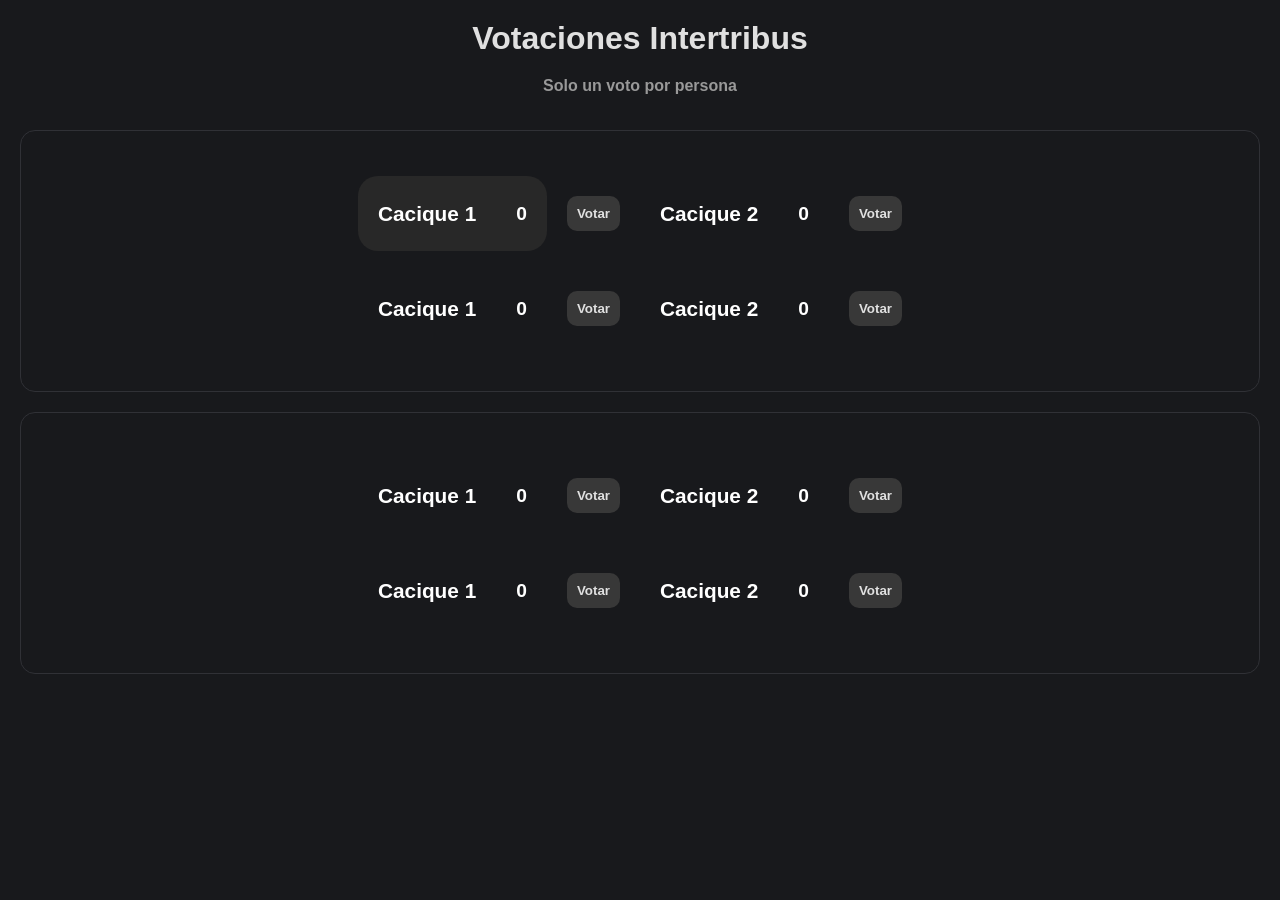
==== index.html @ fb65762c "Cambios en el index, toca arreglar el css" ====
<!DOCTYPE html>
<html lang="en">
<head>
    <meta charset="UTF-8">
    <meta name="viewport" content="width=device-width, initial-scale=1.0">
    <title>Sist. De votacion para intertribus</title>
    <link rel="stylesheet" href="style.css">
</head>
<body>
    <main class="encabezado">
    <h1 class="Titulo">Votaciones Intertribus</h1>
    <p class="Desc">Solo un voto por persona</p>
    </main>

    <section class="postulantes">

        <div class="PostDiv">

            <div class="card">
            <h3 class="Cacique">Cacique 1</h3>
            <p id="Votos" class="Votos">0</p>
            </div>

            <button id="Boton" class="BotonVotar">Votar</button>

            <h3 class="Cacique">Cacique 2</h3>
            <p id="Votos" class="Votos">0</p>
             <button id="Boton" class="BotonVotar">Votar</button>
        </div>

         <div class="PostDiv">
            <h3 class="Cacique">Cacique 1</h3>
            <p id="Votos" class="Votos">0</p>
            <button id="Boton" class="BotonVotar">Votar</button>

            <h3 class="Cacique">Cacique 2</h3>
            <p id="Votos" class="Votos">0</p>
             <button id="Boton" class="BotonVotar">Votar</button>
        </div>
        
    </section>

      <section class="postulantes">

        <div class="PostDiv">
            <h3 class="Cacique">Cacique 1</h3>
            <p id="Votos" class="Votos">0</p>
            <button id="Boton" class="BotonVotar">Votar</button>

            <h3 class="Cacique">Cacique 2</h3>
            <p id="Votos" class="Votos">0</p>
             <button id="Boton" class="BotonVotar">Votar</button>
        </div>

         <div class="PostDiv">
            <h3 class="Cacique">Cacique 1</h3>
            <p id="Votos" class="Votos">0</p>
            <button id="Boton" class="BotonVotar">Votar</button>

            <h3 class="Cacique">Cacique 2</h3>
            <p id="Votos" class="Votos">0</p> 
             <button id="Boton" class="BotonVotar">Votar</button>
        </div>
        
    </section>

<script src="script.js"></script>

    <footer>

    </footer>
</body>
</html>
---- style.css ----
/*
Tono verde: #65FC58
Tono Azul: #4961EA
Tono blanco: #FFFCFA
Tono Naranja: #FFA835
Tono Violeta: #CB47FF

*/

*{
    font-family: Arial, Helvetica, sans-serif;
    margin: 0;
    padding: 0;
  
}
body{
 background: #18191c;
 margin: 0;
}


.encabezado {
    margin-bottom: 35px;
}

.encabezado h1 {
    font-size: 2rem;
    margin-bottom: 8px;
}

.encabezado p {
    color: #999999;
}
h1{
    font-size: 2rem;
    color: #E0E0E0;
    display: flex;
    justify-content: center;
    align-items: center;
    margin: 20px;
}
.Desc{
    font-weight: 600;
    color: #E0E0E0;
    display: flex;
    justify-content: center;
    align-items: center;
    margin: 20px;
    margin-bottom: 10px;
}

.PostDiv{
    display: flex;
    border-radius: 20px;
    margin: 20px;
    justify-content: center;
    justify-items: center;
    background-color: none;
}

.Votos{
    font-size: 1.2rem;
    display: flex;
    align-items: center;
    font-weight: 600;
    margin: 20px;
}

.Cacique{
    display: flex;
    justify-items: center;
    font-size: 1.3rem;
    align-items: center;
    display: flex;
    margin: 20px;
}

.card{
    border-radius: 20px;
    background-color: #282828;
    display: flex;
    justify-content: center;
    align-items: center;
    text-align: center;
}


.BotonVotar{
    display: flex;
    color: #E0E0E0;
    background-color: #383838;
    border-radius: 10px;
    border: none;
    padding: 10px;
    margin-top: 20px;
    margin: 20px;
    transition: all ease-in 0.3s;
    font-weight: 600;
       justify-content: center;
    justify-items: center;
    text-align: center;
}

button:hover{
    color: #383838;
    background-color:  #E0E0E0;
    transform: translateY(-3px);
}




/* ===== PARTICIPACION 
/*==== SECCION DE REGISTRO VOTO O DE  ESTADISTICAS*/

.estadisticas-principales{
    margin: 20px;
    padding: 10px;
    grid-template-columns: repeat(4, 1fr);
    gap: 20px;
    margin-bottom: 45px;
}
.estadistica{
    display: flex;
    font-weight: 600;
    display: flex;
    justify-items: center;
    align-items: center;
    margin-left: 10px;
}
.habilitados{
    background-color: #65FC58;
    display: flex;
    border-radius: 10px;
    padding: 30px;
    margin: 20px;
}

.emitidos{
    background-color: #4961EA;
    display: flex;
    border-radius: 10px;
    padding: 30px;
    margin: 20px;
}

.pendientes{
    background-color: #FFA835;
    display: flex;
    border-radius: 10px;
    padding: 30px;
    margin: 20px;
}

.participacion{
    background-color: #CB47FF;
    display: flex;
    border-radius: 10px;
    padding: 30px;
    margin: 20px;
    width: min(1200px, 90%);
    margin: 0 auto;


}



.estadistica-card {
    background: #1b1c1f;
    border: 1px solid #303136;
    border-radius: 10px;
    padding: 25px;
    min-height: 150px;
    display: flex;
    flex-direction: column;
    justify-content: space-between;
}

.estadistica-card h2 {
    font-size: 1rem;
    font-weight: 500;
    color: #cccccc;
}

.estadistica-label {
    color: #888888;
    font-size: 0.9rem;
}

.estadistica-valor {
    font-size: 2rem;
    color: #ffffff;
}

/* POSTULANTES */

.postulantes {
    margin: 20px;
    color: white;
    background: #18191c;
    border: 1px solid #303136;
    border-radius: 15px;
    padding: 25px;
}
.barra{
    width: 0%;
}
.postulantes-lista {
    display: flex;
    flex-direction: column;
}

.postulante {
    display: flex;
    align-items: center;
    justify-content: space-between;
    padding: 16px 10px;
    border-bottom: 1px solid #303136;
}

.postulante:last-child {
    border-bottom: none;
}

.postulante-nombre {
    font-weight: 500;
}

.postulante-tribu {
    color: #999999;
    font-size: 0.9rem;
}
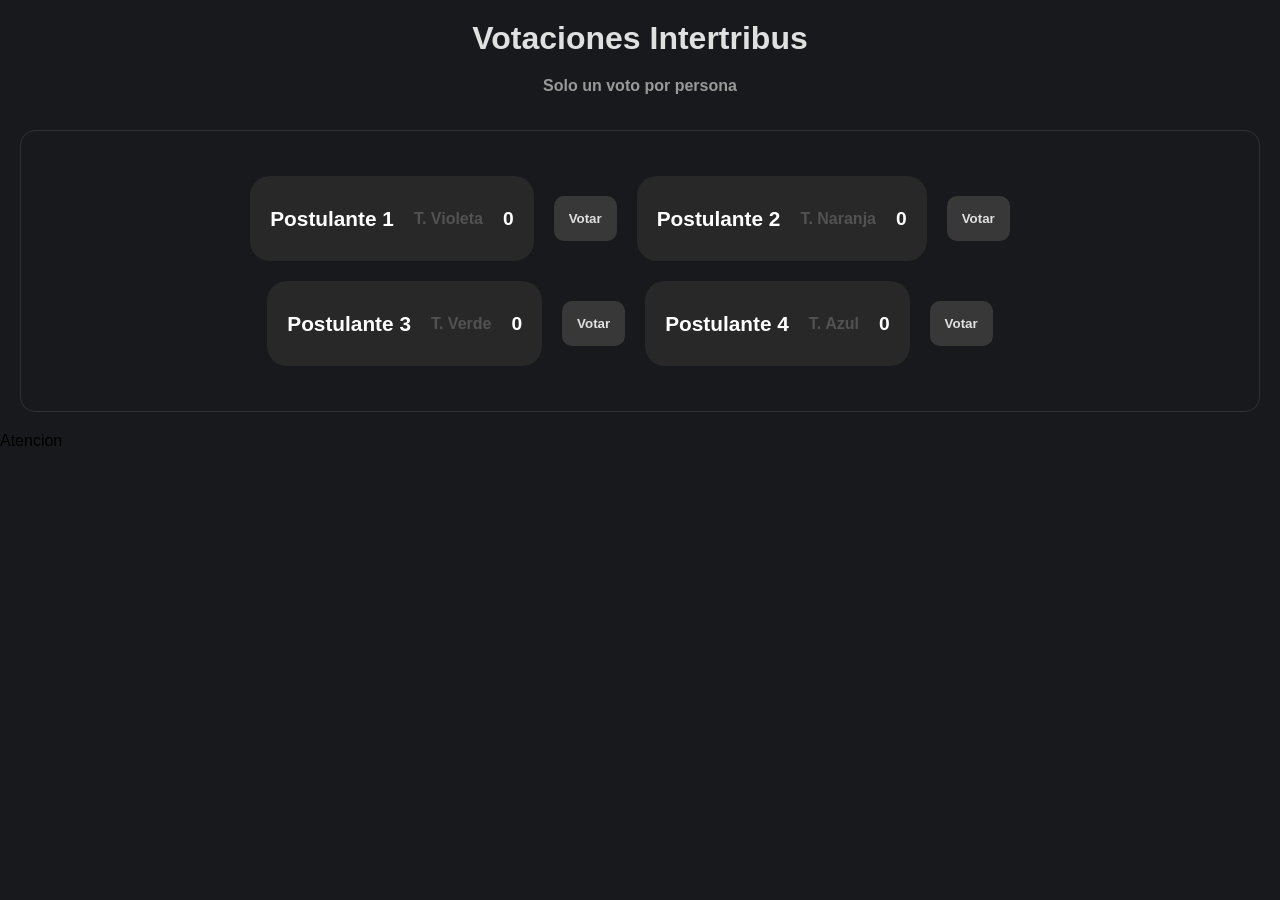
==== commit d255ee76: "Push cambios en votar prueba, styles arreglo y cambios index" ====
--- a/index.html
+++ b/index.html
@@ -17,52 +17,51 @@
         <div class="PostDiv">
 
             <div class="card">
-            <h3 class="Cacique">Cacique 1</h3>
+            <h3 class="Cacique">Postulante 1</h3>
+            <span class="MTribu">T. Violeta</span>
             <p id="Votos" class="Votos">0</p>
             </div>
 
             <button id="Boton" class="BotonVotar">Votar</button>
 
-            <h3 class="Cacique">Cacique 2</h3>
+             <div class="card">
+            <h3 class="Cacique">Postulante 2</h3>
+            <span class="MTribu">T. Naranja</span>
             <p id="Votos" class="Votos">0</p>
-             <button id="Boton" class="BotonVotar">Votar</button>
+            </div>
+            
+            <button id="Boton" class="BotonVotar">Votar</button>
         </div>
 
          <div class="PostDiv">
-            <h3 class="Cacique">Cacique 1</h3>
+
+           <div class="card">
+            <h3 class="Cacique">Postulante 3</h3>
+                 <span class="MTribu">T. Verde</span>
             <p id="Votos" class="Votos">0</p>
+            </div>
+
             <button id="Boton" class="BotonVotar">Votar</button>
 
-            <h3 class="Cacique">Cacique 2</h3>
+            <div class="card">
+            <h3 class="Cacique">Postulante 4</h3>
+                 <span class="MTribu">T. Azul</span>
             <p id="Votos" class="Votos">0</p>
+            </div>
+
              <button id="Boton" class="BotonVotar">Votar</button>
         </div>
         
     </section>
 
-      <section class="postulantes">
+    <section class="Nota">
+         <div class="NotaD">
+            <p class="Atencion">Atencion</p>
+            <p></p>
+         </div>
+    </section>
 
-        <div class="PostDiv">
-            <h3 class="Cacique">Cacique 1</h3>
-            <p id="Votos" class="Votos">0</p>
-            <button id="Boton" class="BotonVotar">Votar</button>
-
-            <h3 class="Cacique">Cacique 2</h3>
-            <p id="Votos" class="Votos">0</p>
-             <button id="Boton" class="BotonVotar">Votar</button>
-        </div>
-
-         <div class="PostDiv">
-            <h3 class="Cacique">Cacique 1</h3>
-            <p id="Votos" class="Votos">0</p>
-            <button id="Boton" class="BotonVotar">Votar</button>
-
-            <h3 class="Cacique">Cacique 2</h3>
-            <p id="Votos" class="Votos">0</p> 
-             <button id="Boton" class="BotonVotar">Votar</button>
-        </div>
-        
-    </section>
+     
 
 <script src="script.js"></script>
 
--- a/style.css
+++ b/style.css
@@ -18,14 +18,13 @@
  margin: 0;
 }
 
-
 .encabezado {
     margin-bottom: 35px;
 }
 
 .encabezado h1 {
     font-size: 2rem;
-    margin-bottom: 8px;
+    margin: 20px;
 }
 
 .encabezado p {
@@ -76,6 +75,7 @@
 }
 
 .card{
+    max-width: 300px;
     border-radius: 20px;
     background-color: #282828;
     display: flex;
@@ -84,21 +84,23 @@
     text-align: center;
 }
 
+.MTribu{
+    font-weight: 600;
+    color:  #525252;
+}
 
 .BotonVotar{
     display: flex;
+    padding: 15px;
+    margin: 20px;
+    border-radius: 10px;
+    text-align: center;
     color: #E0E0E0;
     background-color: #383838;
-    border-radius: 10px;
-    border: none;
-    padding: 10px;
-    margin-top: 20px;
-    margin: 20px;
+    border: none;;
     transition: all ease-in 0.3s;
     font-weight: 600;
-       justify-content: center;
-    justify-items: center;
-    text-align: center;
+    
 }
 
 button:hover{
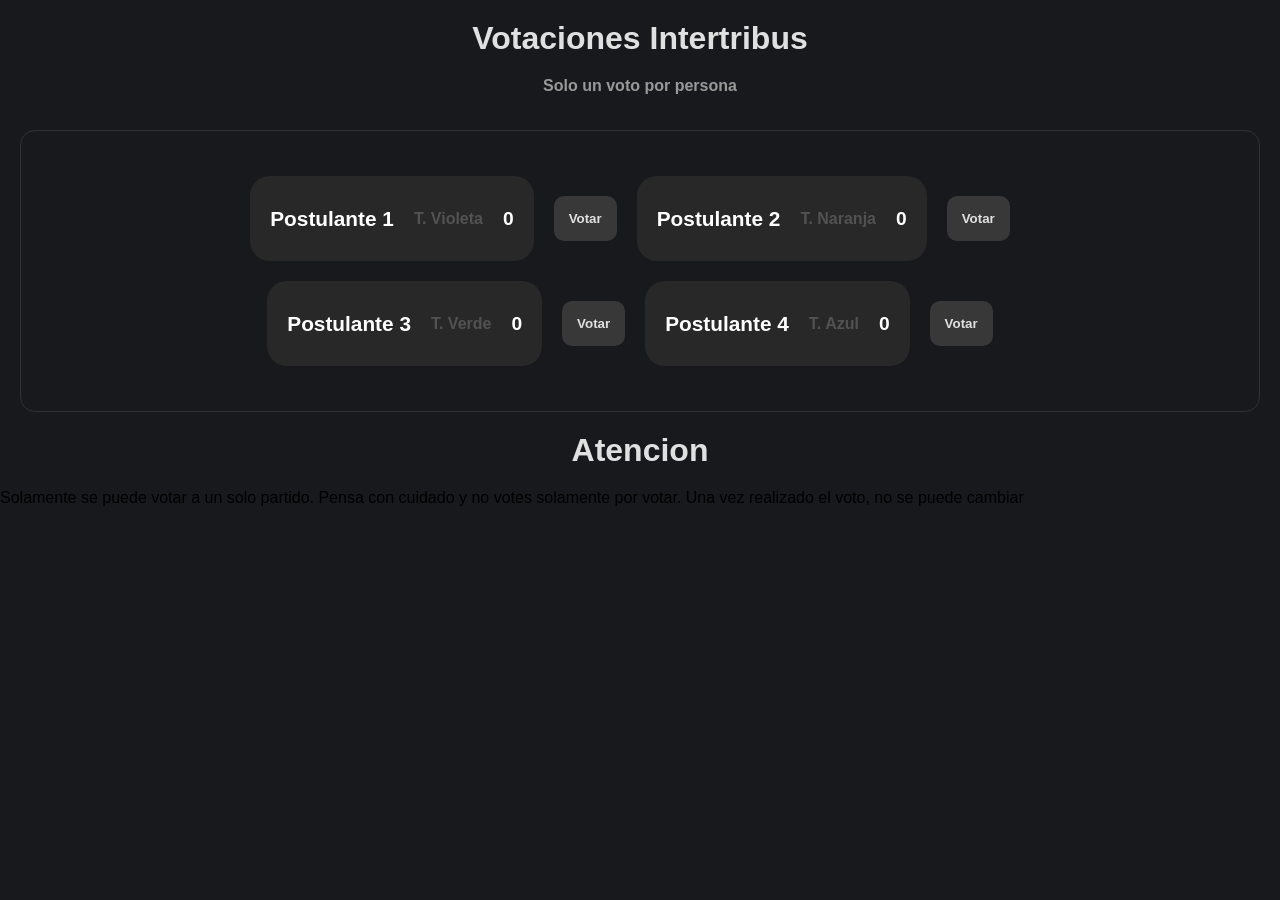
==== commit a74cdf0f: "Creacion de datos php, y cambios en el index" ====
--- a/index.html
+++ b/index.html
@@ -56,8 +56,8 @@
 
     <section class="Nota">
          <div class="NotaD">
-            <p class="Atencion">Atencion</p>
-            <p></p>
+            <h1 class="Atencion">Atencion</h1>
+            <p> Solamente se puede votar a un solo partido. Pensa con cuidado y no votes solamente por votar. Una vez realizado el voto, no se puede cambiar</p>
          </div>
     </section>
 
--- a/style.css
+++ b/style.css
@@ -236,3 +236,4 @@
 
 
 
+
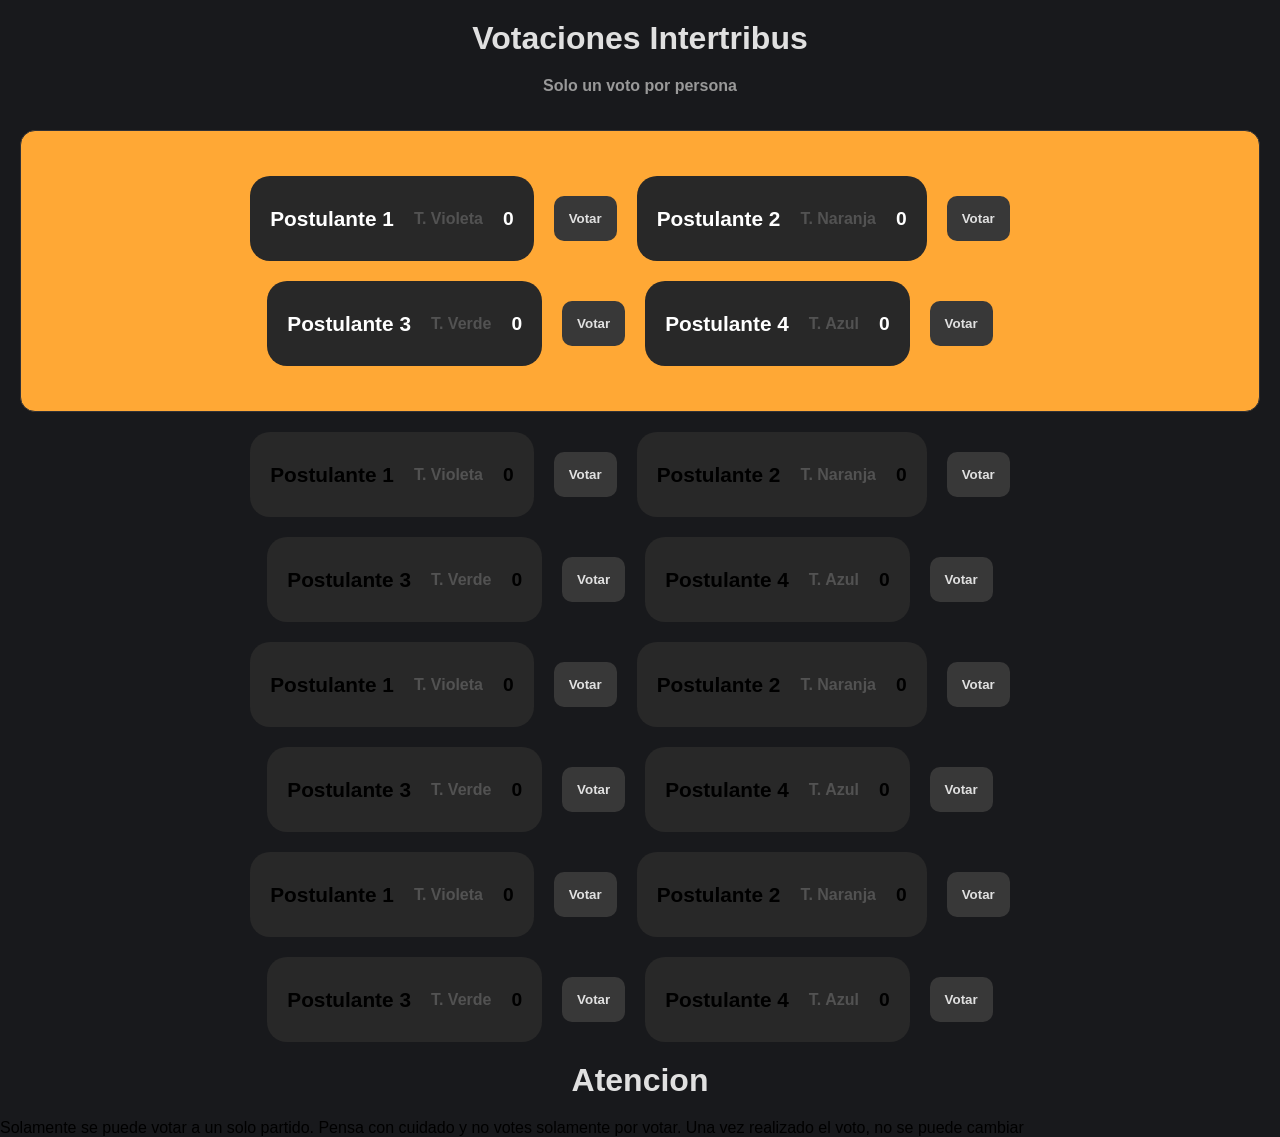
==== commit ba7441b8: "Nuevos postulantes, datos php y cambios en el styles" ====
--- a/index.html
+++ b/index.html
@@ -12,7 +12,135 @@
     <p class="Desc">Solo un voto por persona</p>
     </main>
 
-    <section class="postulantes">
+    <section class="PostulanteNaranja">
+
+        <div class="PostDiv">
+
+            <div class="card">
+            <h3 class="Cacique">Postulante 1</h3>
+            <span class="MTribu">T. Violeta</span>
+            <p id="Votos" class="Votos">0</p>
+            </div>
+
+            <button id="Boton" class="BotonVotar">Votar</button>
+
+             <div class="card">
+            <h3 class="Cacique">Postulante 2</h3>
+            <span class="MTribu">T. Naranja</span>
+            <p id="Votos" class="Votos">0</p>
+            </div>
+            
+            <button id="Boton" class="BotonVotar">Votar</button>
+        </div>
+
+         <div class="PostDiv">
+
+           <div class="card">
+            <h3 class="Cacique">Postulante 3</h3>
+                 <span class="MTribu">T. Verde</span>
+            <p id="Votos" class="Votos">0</p>
+            </div>
+
+            <button id="Boton" class="BotonVotar">Votar</button>
+
+            <div class="card">
+            <h3 class="Cacique">Postulante 4</h3>
+                 <span class="MTribu">T. Azul</span>
+            <p id="Votos" class="Votos">0</p>
+            </div>
+
+             <button id="Boton" class="BotonVotar">Votar</button>
+        </div>
+        
+    </section>
+
+     <section class="PostulanteAzul">
+
+        <div class="PostDiv">
+
+            <div class="card">
+            <h3 class="Cacique">Postulante 1</h3>
+            <span class="MTribu">T. Violeta</span>
+            <p id="Votos" class="Votos">0</p>
+            </div>
+
+            <button id="Boton" class="BotonVotar">Votar</button>
+
+             <div class="card">
+            <h3 class="Cacique">Postulante 2</h3>
+            <span class="MTribu">T. Naranja</span>
+            <p id="Votos" class="Votos">0</p>
+            </div>
+            
+            <button id="Boton" class="BotonVotar">Votar</button>
+        </div>
+
+         <div class="PostDiv">
+
+           <div class="card">
+            <h3 class="Cacique">Postulante 3</h3>
+                 <span class="MTribu">T. Verde</span>
+            <p id="Votos" class="Votos">0</p>
+            </div>
+
+            <button id="Boton" class="BotonVotar">Votar</button>
+
+            <div class="card">
+            <h3 class="Cacique">Postulante 4</h3>
+                 <span class="MTribu">T. Azul</span>
+            <p id="Votos" class="Votos">0</p>
+            </div>
+
+             <button id="Boton" class="BotonVotar">Votar</button>
+        </div>
+        
+    </section>
+
+
+     <section class="PostulanteVerde">
+
+        <div class="PostDiv">
+
+            <div class="card">
+            <h3 class="Cacique">Postulante 1</h3>
+            <span class="MTribu">T. Violeta</span>
+            <p id="Votos" class="Votos">0</p>
+            </div>
+
+            <button id="Boton" class="BotonVotar">Votar</button>
+
+             <div class="card">
+            <h3 class="Cacique">Postulante 2</h3>
+            <span class="MTribu">T. Naranja</span>
+            <p id="Votos" class="Votos">0</p>
+            </div>
+            
+            <button id="Boton" class="BotonVotar">Votar</button>
+        </div>
+
+         <div class="PostDiv">
+
+           <div class="card">
+            <h3 class="Cacique">Postulante 3</h3>
+                 <span class="MTribu">T. Verde</span>
+            <p id="Votos" class="Votos">0</p>
+            </div>
+
+            <button id="Boton" class="BotonVotar">Votar</button>
+
+            <div class="card">
+            <h3 class="Cacique">Postulante 4</h3>
+                 <span class="MTribu">T. Azul</span>
+            <p id="Votos" class="Votos">0</p>
+            </div>
+
+             <button id="Boton" class="BotonVotar">Votar</button>
+        </div>
+        
+    </section>
+
+
+     <section class="PostulanteVioleta">
 
         <div class="PostDiv">
 
--- a/style.css
+++ b/style.css
@@ -47,7 +47,14 @@
     margin: 20px;
     margin-bottom: 10px;
 }
-
+.PostulanteNaranja {
+    margin: 20px;
+    color: white;
+    background: #FFA835;
+    border: 1px solid #303136;
+    border-radius: 15px;
+    padding: 25px;
+}
 .PostDiv{
     display: flex;
     border-radius: 20px;
@@ -205,6 +212,7 @@
     border-radius: 15px;
     padding: 25px;
 }
+
 .barra{
     width: 0%;
 }
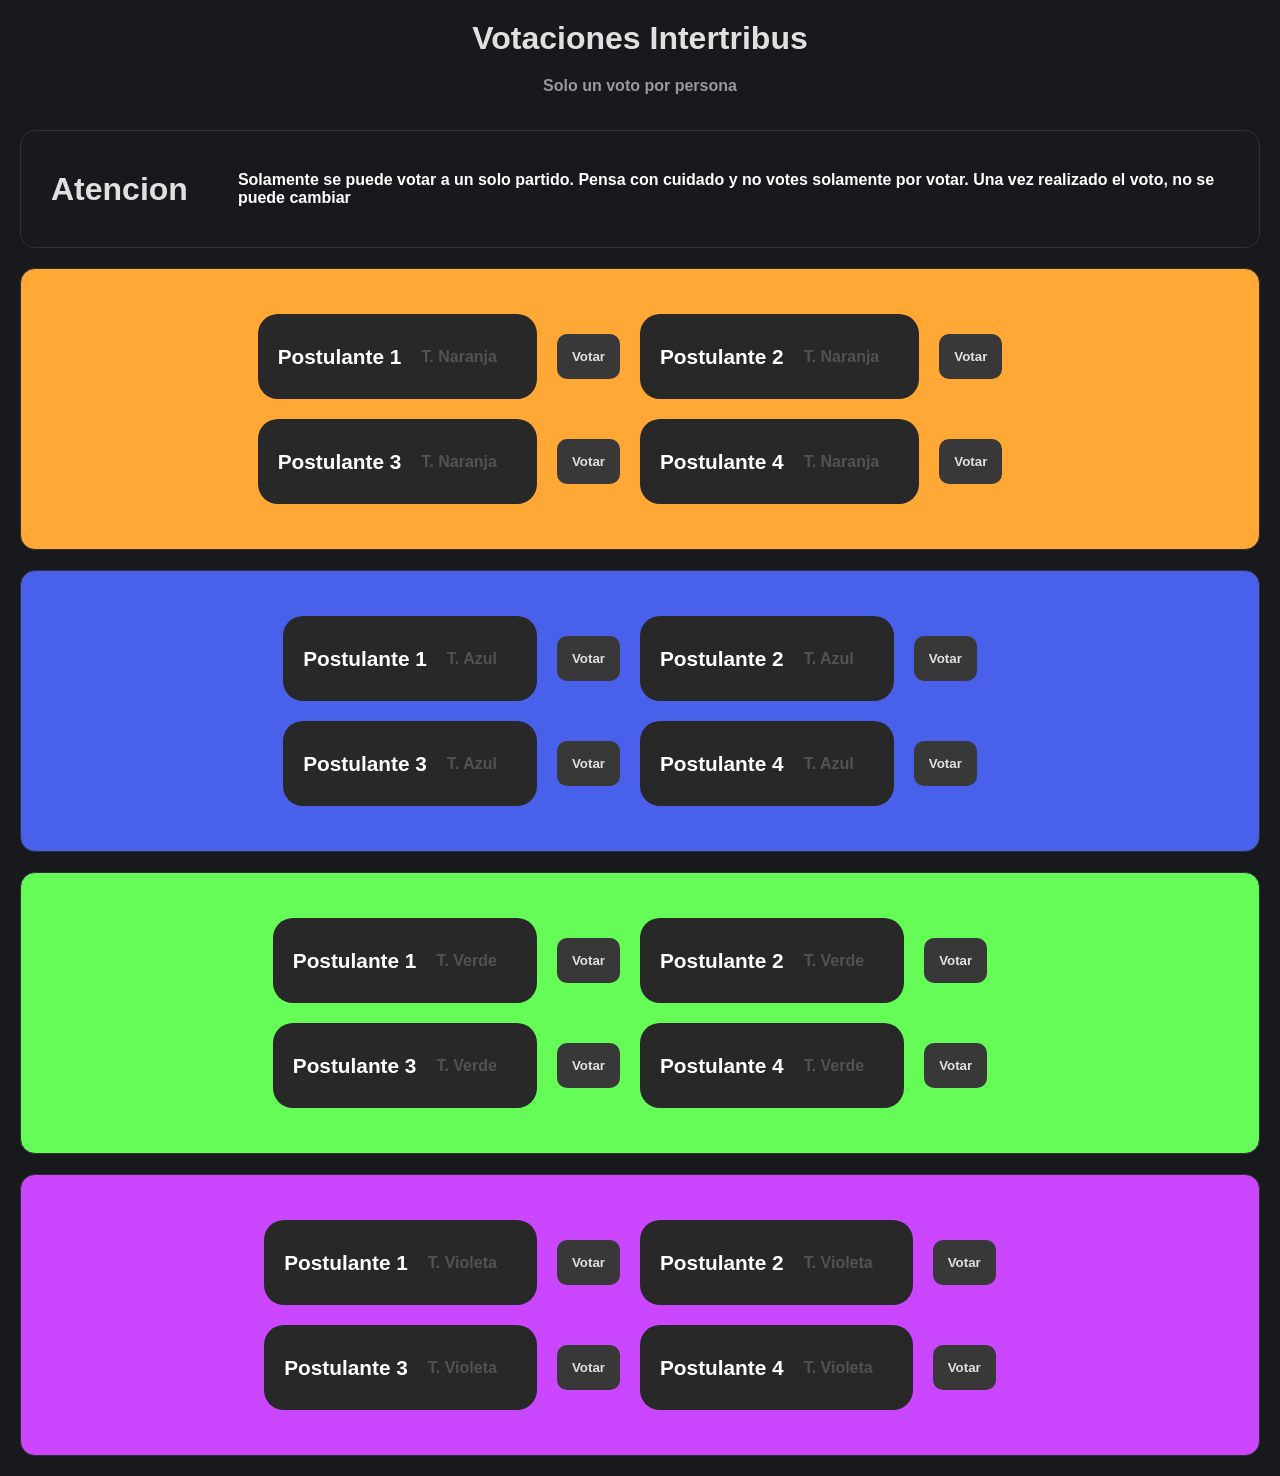
==== commit 21dff239: "Cambios en index y nueva seccion para una pequeña nota de advertencia y cambios en style" ====
--- a/index.html
+++ b/index.html
@@ -12,182 +12,184 @@
     <p class="Desc">Solo un voto por persona</p>
     </main>
 
-    <section class="PostulanteNaranja">
-
-        <div class="PostDiv">
-
-            <div class="card">
-            <h3 class="Cacique">Postulante 1</h3>
-            <span class="MTribu">T. Violeta</span>
-            <p id="Votos" class="Votos">0</p>
-            </div>
-
-            <button id="Boton" class="BotonVotar">Votar</button>
-
-             <div class="card">
-            <h3 class="Cacique">Postulante 2</h3>
-            <span class="MTribu">T. Naranja</span>
-            <p id="Votos" class="Votos">0</p>
-            </div>
-            
-            <button id="Boton" class="BotonVotar">Votar</button>
-        </div>
-
-         <div class="PostDiv">
-
-           <div class="card">
-            <h3 class="Cacique">Postulante 3</h3>
-                 <span class="MTribu">T. Verde</span>
-            <p id="Votos" class="Votos">0</p>
-            </div>
-
-            <button id="Boton" class="BotonVotar">Votar</button>
-
-            <div class="card">
-            <h3 class="Cacique">Postulante 4</h3>
-                 <span class="MTribu">T. Azul</span>
-            <p id="Votos" class="Votos">0</p>
-            </div>
-
-             <button id="Boton" class="BotonVotar">Votar</button>
-        </div>
-        
-    </section>
-
-     <section class="PostulanteAzul">
-
-        <div class="PostDiv">
-
-            <div class="card">
-            <h3 class="Cacique">Postulante 1</h3>
-            <span class="MTribu">T. Violeta</span>
-            <p id="Votos" class="Votos">0</p>
-            </div>
-
-            <button id="Boton" class="BotonVotar">Votar</button>
-
-             <div class="card">
-            <h3 class="Cacique">Postulante 2</h3>
-            <span class="MTribu">T. Naranja</span>
-            <p id="Votos" class="Votos">0</p>
-            </div>
-            
-            <button id="Boton" class="BotonVotar">Votar</button>
-        </div>
-
-         <div class="PostDiv">
-
-           <div class="card">
-            <h3 class="Cacique">Postulante 3</h3>
-                 <span class="MTribu">T. Verde</span>
-            <p id="Votos" class="Votos">0</p>
-            </div>
-
-            <button id="Boton" class="BotonVotar">Votar</button>
-
-            <div class="card">
-            <h3 class="Cacique">Postulante 4</h3>
-                 <span class="MTribu">T. Azul</span>
-            <p id="Votos" class="Votos">0</p>
-            </div>
-
-             <button id="Boton" class="BotonVotar">Votar</button>
-        </div>
-        
-    </section>
-
-
-     <section class="PostulanteVerde">
-
-        <div class="PostDiv">
-
-            <div class="card">
-            <h3 class="Cacique">Postulante 1</h3>
-            <span class="MTribu">T. Violeta</span>
-            <p id="Votos" class="Votos">0</p>
-            </div>
-
-            <button id="Boton" class="BotonVotar">Votar</button>
-
-             <div class="card">
-            <h3 class="Cacique">Postulante 2</h3>
-            <span class="MTribu">T. Naranja</span>
-            <p id="Votos" class="Votos">0</p>
-            </div>
-            
-            <button id="Boton" class="BotonVotar">Votar</button>
-        </div>
-
-         <div class="PostDiv">
-
-           <div class="card">
-            <h3 class="Cacique">Postulante 3</h3>
-                 <span class="MTribu">T. Verde</span>
-            <p id="Votos" class="Votos">0</p>
-            </div>
-
-            <button id="Boton" class="BotonVotar">Votar</button>
-
-            <div class="card">
-            <h3 class="Cacique">Postulante 4</h3>
-                 <span class="MTribu">T. Azul</span>
-            <p id="Votos" class="Votos">0</p>
-            </div>
-
-             <button id="Boton" class="BotonVotar">Votar</button>
-        </div>
-        
-    </section>
-
-
-     <section class="PostulanteVioleta">
-
-        <div class="PostDiv">
-
-            <div class="card">
-            <h3 class="Cacique">Postulante 1</h3>
-            <span class="MTribu">T. Violeta</span>
-            <p id="Votos" class="Votos">0</p>
-            </div>
-
-            <button id="Boton" class="BotonVotar">Votar</button>
-
-             <div class="card">
-            <h3 class="Cacique">Postulante 2</h3>
-            <span class="MTribu">T. Naranja</span>
-            <p id="Votos" class="Votos">0</p>
-            </div>
-            
-            <button id="Boton" class="BotonVotar">Votar</button>
-        </div>
-
-         <div class="PostDiv">
-
-           <div class="card">
-            <h3 class="Cacique">Postulante 3</h3>
-                 <span class="MTribu">T. Verde</span>
-            <p id="Votos" class="Votos">0</p>
-            </div>
-
-            <button id="Boton" class="BotonVotar">Votar</button>
-
-            <div class="card">
-            <h3 class="Cacique">Postulante 4</h3>
-                 <span class="MTribu">T. Azul</span>
-            <p id="Votos" class="Votos">0</p>
-            </div>
-
-             <button id="Boton" class="BotonVotar">Votar</button>
-        </div>
-        
-    </section>
-
-    <section class="Nota">
+      <section class="Nota">
          <div class="NotaD">
             <h1 class="Atencion">Atencion</h1>
-            <p> Solamente se puede votar a un solo partido. Pensa con cuidado y no votes solamente por votar. Una vez realizado el voto, no se puede cambiar</p>
+            <p class="Descripcion"> Solamente se puede votar a un solo partido. Pensa con cuidado y no votes solamente por votar. Una vez realizado el voto, no se puede cambiar</p>
          </div>
     </section>
+
+    <section class="PostulanteNaranja">
+
+        <div class="PostDiv">
+
+            <div class="card">
+            <h3 class="Cacique">Postulante 1</h3>
+            <span class="MTribu">T. Naranja</span>
+            <p id="Votos" class="Votos"></p>
+            </div>
+
+            <button id="Boton" class="BotonVotar">Votar</button>
+
+             <div class="card">
+            <h3 class="Cacique">Postulante 2</h3>
+            <span class="MTribu">T. Naranja</span>
+            <p id="Votos" class="Votos"></p>
+            </div>
+            
+            <button id="Boton" class="BotonVotar">Votar</button>
+        </div>
+
+         <div class="PostDiv">
+
+           <div class="card">
+            <h3 class="Cacique">Postulante 3</h3>
+                 <span class="MTribu">T. Naranja</span>
+            <p id="Votos" class="Votos"></p>
+            </div>
+
+            <button id="Boton" class="BotonVotar">Votar</button>
+
+            <div class="card">
+            <h3 class="Cacique">Postulante 4</h3>
+                 <span class="MTribu">T. Naranja</span>
+            <p id="Votos" class="Votos"></p>
+            </div>
+
+             <button id="Boton" class="BotonVotar">Votar</button>
+        </div>
+        
+    </section>
+
+     <section class="PostulanteAzul        ">
+
+        <div class="PostDiv">
+
+            <div class="card">
+            <h3 class="Cacique">Postulante 1</h3>
+            <span class="MTribu">T. Azul</span>
+            <p id="Votos" class="Votos"></p>
+            </div>
+
+            <button id="Boton" class="BotonVotar">Votar</button>
+
+             <div class="card">
+            <h3 class="Cacique">Postulante 2</h3>
+            <span class="MTribu">T. Azul</span>
+            <p id="Votos" class="Votos"></p>
+            </div>
+            
+            <button id="Boton" class="BotonVotar">Votar</button>
+        </div>
+
+         <div class="PostDiv">
+
+           <div class="card">
+            <h3 class="Cacique">Postulante 3</h3>
+                 <span class="MTribu">T. Azul</span>
+            <p id="Votos" class="Votos"></p>
+            </div>
+
+            <button id="Boton" class="BotonVotar">Votar</button>
+
+            <div class="card">
+            <h3 class="Cacique">Postulante 4</h3>
+                 <span class="MTribu">T. Azul</span>
+            <p id="Votos" class="Votos"></p>
+            </div>
+
+             <button id="Boton" class="BotonVotar">Votar</button>
+        </div>
+        
+    </section>
+
+
+     <section class="PostulanteVerde">
+
+        <div class="PostDiv">
+
+            <div class="card">
+            <h3 class="Cacique">Postulante 1</h3>
+            <span class="MTribu">T. Verde</span>
+            <p id="Votos" class="Votos"></p>
+            </div>
+
+            <button id="Boton" class="BotonVotar">Votar</button>
+
+             <div class="card">
+            <h3 class="Cacique">Postulante 2</h3>
+            <span class="MTribu">T. Verde</span>
+            <p id="Votos" class="Votos"></p>
+            </div>
+            
+            <button id="Boton" class="BotonVotar">Votar</button>
+        </div>
+
+         <div class="PostDiv">
+
+           <div class="card">
+            <h3 class="Cacique">Postulante 3</h3>
+                 <span class="MTribu">T. Verde</span>
+            <p id="Votos" class="Votos"></p>
+            </div>
+
+            <button id="Boton" class="BotonVotar">Votar</button>
+
+            <div class="card">
+            <h3 class="Cacique">Postulante 4</h3>
+                 <span class="MTribu">T.  Verde</span>
+            <p id="Votos" class="Votos"></p>
+            </div>
+
+             <button id="Boton" class="BotonVotar">Votar</button>
+        </div>
+        
+    </section>
+
+
+     <section class="PostulanteVioleta">
+
+        <div class="PostDiv">
+
+            <div class="card">
+            <h3 class="Cacique">Postulante 1</h3>
+            <span class="MTribu">T. Violeta</span>
+            <p id="Votos" class="Votos"></p>
+            </div>
+
+            <button id="Boton" class="BotonVotar">Votar</button>
+
+             <div class="card">
+            <h3 class="Cacique">Postulante 2</h3>
+            <span class="MTribu">T. Violeta</span>
+            <p id="Votos" class="Votos"></p>
+            </div>
+            
+            <button id="Boton" class="BotonVotar">Votar</button>
+        </div>
+
+         <div class="PostDiv">
+
+           <div class="card">
+            <h3 class="Cacique">Postulante 3</h3>
+                 <span class="MTribu">T. Violeta</span>
+            <p id="Votos" class="Votos"></p>
+            </div>
+
+            <button id="Boton" class="BotonVotar">Votar</button>
+
+            <div class="card">
+            <h3 class="Cacique">Postulante 4</h3>
+                 <span class="MTribu">T. Violeta</span>
+            <p id="Votos" class="Votos"></p>
+            </div>
+
+             <button id="Boton" class="BotonVotar">Votar</button>
+        </div>
+        
+    </section>
+
+  
 
      
 
--- a/style.css
+++ b/style.css
@@ -55,6 +55,31 @@
     border-radius: 15px;
     padding: 25px;
 }
+.PostulanteVerde {
+    margin: 20px;
+    color: white;
+    background: #65FC58;
+    border: 1px solid #303136;
+    border-radius: 15px;
+    padding: 25px;
+}
+.PostulanteVioleta {
+    margin: 20px;
+    color: white;
+    background: #CB47FF;
+    border: 1px solid #303136;
+    border-radius: 15px;
+    padding: 25px;
+}
+.PostulanteAzul {
+    margin: 20px;
+    color: white;
+    background: #4961EA;
+    border: 1px solid #303136;
+    border-radius: 15px;
+    padding: 25px;
+}
+
 .PostDiv{
     display: flex;
     border-radius: 20px;
@@ -243,5 +268,30 @@
 }
 
 
-
-
+.Nota{
+    border-radius: 15px;
+    padding: 10px;
+    border: 1px solid #303136;
+    margin: 20px;   
+}
+
+.NotaD{
+    display: flex;
+    justify-items: center;
+    align-items: center;
+
+}
+
+.Descripcion{
+    display: flex;
+    justify-content: center;
+    justify-items: center;
+    align-items: center;
+    font-weight: 600;
+    color: white;
+    padding: 10px;
+    margin: 20px;
+}
+
+
+
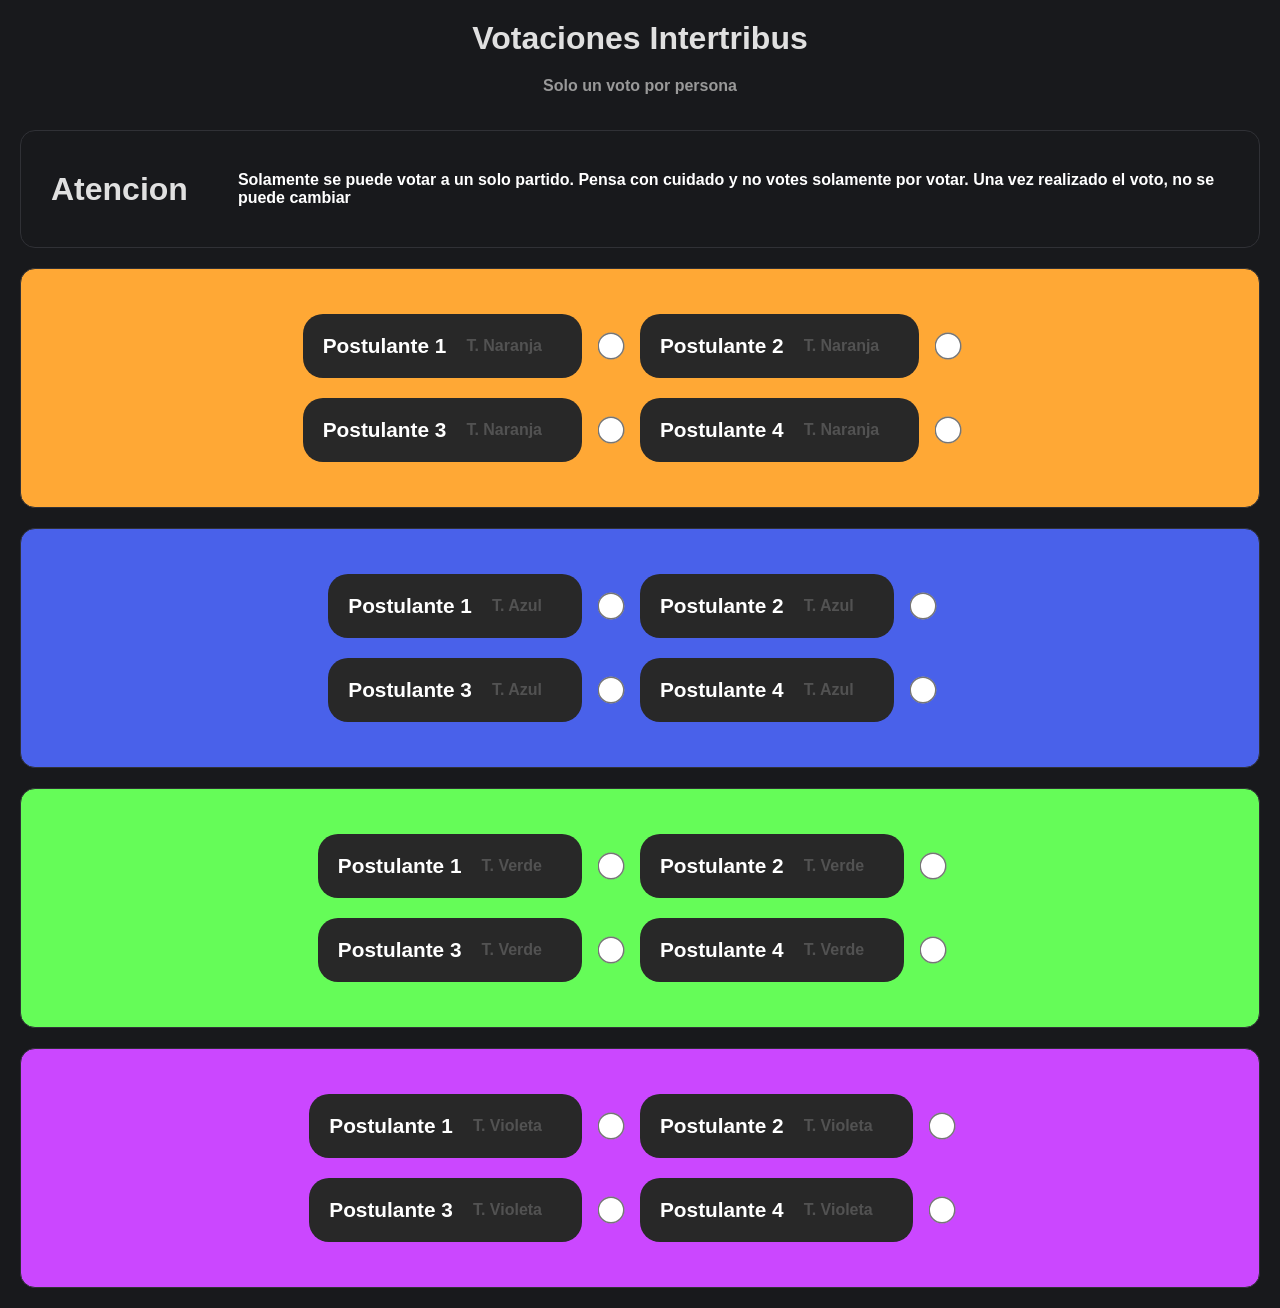
==== commit 5eace642: "Cambio botones por radio y se pasa el index al gestion _votantes" ====
--- a/index.html
+++ b/index.html
@@ -29,7 +29,7 @@
             <p id="Votos" class="Votos"></p>
             </div>
 
-            <button id="Boton" class="BotonVotar">Votar</button>
+            <input class="Radio" type="radio">
 
              <div class="card">
             <h3 class="Cacique">Postulante 2</h3>
@@ -37,7 +37,7 @@
             <p id="Votos" class="Votos"></p>
             </div>
             
-            <button id="Boton" class="BotonVotar">Votar</button>
+            <input class="Radio" type="radio">
         </div>
 
          <div class="PostDiv">
@@ -48,7 +48,7 @@
             <p id="Votos" class="Votos"></p>
             </div>
 
-            <button id="Boton" class="BotonVotar">Votar</button>
+            <input class="Radio" type="radio">
 
             <div class="card">
             <h3 class="Cacique">Postulante 4</h3>
@@ -56,12 +56,12 @@
             <p id="Votos" class="Votos"></p>
             </div>
 
-             <button id="Boton" class="BotonVotar">Votar</button>
+             <input class="Radio" type="radio">
         </div>
         
     </section>
 
-     <section class="PostulanteAzul        ">
+     <section class="PostulanteAzul">
 
         <div class="PostDiv">
 
@@ -71,7 +71,7 @@
             <p id="Votos" class="Votos"></p>
             </div>
 
-            <button id="Boton" class="BotonVotar">Votar</button>
+            <input class="Radio" type="radio">
 
              <div class="card">
             <h3 class="Cacique">Postulante 2</h3>
@@ -79,7 +79,7 @@
             <p id="Votos" class="Votos"></p>
             </div>
             
-            <button id="Boton" class="BotonVotar">Votar</button>
+            <input class="Radio" type="radio">
         </div>
 
          <div class="PostDiv">
@@ -90,7 +90,7 @@
             <p id="Votos" class="Votos"></p>
             </div>
 
-            <button id="Boton" class="BotonVotar">Votar</button>
+            <input class="Radio" type="radio">
 
             <div class="card">
             <h3 class="Cacique">Postulante 4</h3>
@@ -98,7 +98,7 @@
             <p id="Votos" class="Votos"></p>
             </div>
 
-             <button id="Boton" class="BotonVotar">Votar</button>
+             <input class="Radio" type="radio">
         </div>
         
     </section>
@@ -114,15 +114,15 @@
             <p id="Votos" class="Votos"></p>
             </div>
 
-            <button id="Boton" class="BotonVotar">Votar</button>
+            <input class="Radio" type="radio">
 
              <div class="card">
             <h3 class="Cacique">Postulante 2</h3>
             <span class="MTribu">T. Verde</span>
             <p id="Votos" class="Votos"></p>
             </div>
-            
-            <button id="Boton" class="BotonVotar">Votar</button>
+
+            <input class="Radio" type="radio">
         </div>
 
          <div class="PostDiv">
@@ -133,7 +133,7 @@
             <p id="Votos" class="Votos"></p>
             </div>
 
-            <button id="Boton" class="BotonVotar">Votar</button>
+            <input class="Radio" type="radio">
 
             <div class="card">
             <h3 class="Cacique">Postulante 4</h3>
@@ -141,7 +141,7 @@
             <p id="Votos" class="Votos"></p>
             </div>
 
-             <button id="Boton" class="BotonVotar">Votar</button>
+             <input class="Radio" type="radio">
         </div>
         
     </section>
@@ -157,7 +157,7 @@
             <p id="Votos" class="Votos"></p>
             </div>
 
-            <button id="Boton" class="BotonVotar">Votar</button>
+            <input class="Radio" type="radio">
 
              <div class="card">
             <h3 class="Cacique">Postulante 2</h3>
@@ -165,7 +165,7 @@
             <p id="Votos" class="Votos"></p>
             </div>
             
-            <button id="Boton" class="BotonVotar">Votar</button>
+           <input class="Radio" type="radio">
         </div>
 
          <div class="PostDiv">
@@ -176,7 +176,7 @@
             <p id="Votos" class="Votos"></p>
             </div>
 
-            <button id="Boton" class="BotonVotar">Votar</button>
+           <input class="Radio" type="radio">
 
             <div class="card">
             <h3 class="Cacique">Postulante 4</h3>
@@ -184,16 +184,13 @@
             <p id="Votos" class="Votos"></p>
             </div>
 
-             <button id="Boton" class="BotonVotar">Votar</button>
+             <input class="Radio" type="radio">
         </div>
         
     </section>
 
-  
-
-     
-
-<script src="script.js"></script>
+    <!--Desconecte el script para que no se pueda ver la cantidad de votos--->
+<script src=""></script>
 
     <footer>
 
--- a/style.css
+++ b/style.css
@@ -295,3 +295,20 @@
 
 
 
+/*===CAMBIO RAPIDO PARA RADIO*/
+input[type="radio"] {
+  display: flex;
+  flex-direction: column;
+  gap: 10px;
+  font-family: sans-serif;
+  padding: 10px;
+  margin: 20px;
+  accent-color: #ff5722; 
+   width: 18px;
+  cursor: pointer;
+  transform: scale(1.5); 
+
+
+}
+
+
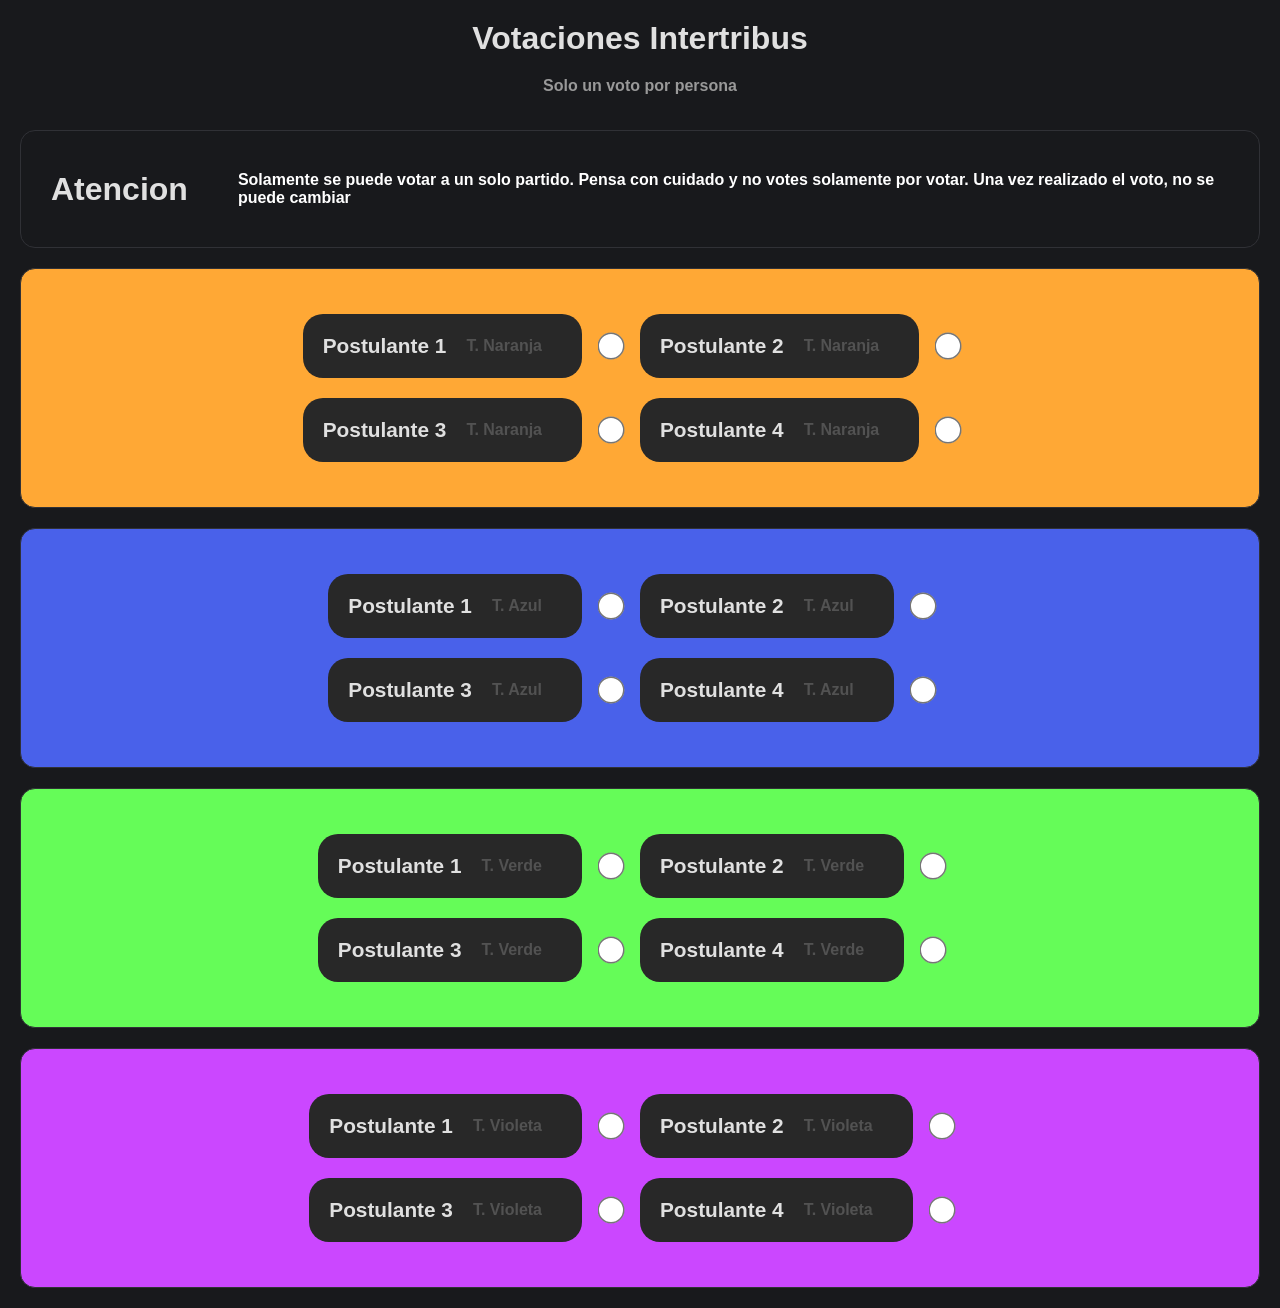
==== commit e73188bd: "cambios, nuevo archivo de registro para la prueba cambios en el index y mas css" ====
--- a/index.html
+++ b/index.html
@@ -186,9 +186,8 @@
 
              <input class="Radio" type="radio">
         </div>
-        
     </section>
-
+    
     <!--Desconecte el script para que no se pueda ver la cantidad de votos--->
 <script src=""></script>
 
--- a/style.css
+++ b/style.css
@@ -1,12 +1,11 @@
 /*
+Paleta de colores utilizada sobre las tribus:
 Tono verde: #65FC58
 Tono Azul: #4961EA
 Tono blanco: #FFFCFA
 Tono Naranja: #FFA835
 Tono Violeta: #CB47FF
-
 */
-
 *{
     font-family: Arial, Helvetica, sans-serif;
     margin: 0;
@@ -303,12 +302,142 @@
   font-family: sans-serif;
   padding: 10px;
   margin: 20px;
-  accent-color: #ff5722; 
+  accent-color: #333; 
    width: 18px;
   cursor: pointer;
   transform: scale(1.5); 
-
-
-}
-
-
+}
+
+
+/*Seccion de login votantes*/
+input[type="text"] {
+  margin: 20px;
+}
+
+.Info{ 
+display: flex;
+  justify-content: center;      
+    justify-content: center;
+     border: 1px solid #303136;
+    border-radius: 20px;
+    align-items: center;
+    margin: 20px;
+    padding: 10px
+}
+.datos{
+    border-radius: 20px;
+    margin: 20px;
+    padding: 10px;
+    gap: 20px;
+    margin-bottom: 45px;
+}
+h3{
+    color: #E0E0E0; 
+    display: flex;
+    margin: 20px;
+    justify-content: center;
+    justify-items: center;
+    align-items: center;
+}
+.contraseña{
+    display: flex;
+    justify-content: center;
+    justify-items: center;
+    align-items: center;
+    font-weight: 600;
+    padding: 3px;
+    border: none;
+    margin: 20px;
+     min-width: 300px;
+    border-radius: 20px;
+}
+
+
+
+.DNI{
+    font-weight: 600;
+    padding: 3px;
+    min-width: 300px;
+    margin: 20px;
+    border-radius: 20px;
+    justify-content: center;
+    justify-items: center;
+    align-items: center;
+    border: none;
+}
+.votar{
+    min-width: 300px;
+    display: flex;
+    padding: 15px;
+    margin: 20px;
+    border-radius: 10px;
+    justify-content: center;
+    text-align: center;
+    color: #E0E0E0;
+    background-color: #383838;
+    border: none;;
+    transition: all ease-in 0.3s;
+    font-weight: 600;
+}
+
+.votar:hover{
+    color: #383838;
+    background-color:  #E0E0E0;
+    transform: translateY(-3px);
+}
+
+
+
+.ingreso{
+    min-width: 300px;
+    display: flex;
+    padding: 15px;
+    margin: 20px;
+    border-radius: 10px;
+    justify-content: center;
+    text-align: center;
+    color: #E0E0E0;
+    background-color: #383838;
+    border: none;;
+    transition: all ease-in 0.3s;
+    font-weight: 600;
+    
+}
+
+.ingreso:hover{
+    color: #383838;
+    background-color:  #E0E0E0;
+    transform: translateY(-3px);
+}
+/*=====SECCION DE REGISTRO*/
+
+.VDesc{
+    font-weight: 600;
+    color: #E0E0E0;
+    display: flex;
+    justify-content: center;
+    align-items: center;
+    margin: 20px;
+    margin-bottom: 10px;
+}
+
+.Volver{
+    padding: 15px;
+    margin: 20px;
+    border-radius: 10px;
+    justify-content: center;
+    text-align: center;
+    color: #E0E0E0;
+    background-color: #383838;
+    border: none;;
+    transition: all ease-in 0.3s;
+    font-weight: 600;
+}
+
+.Vboton{
+  display: flex;
+  align-content: center;
+  justify-items: center;
+  justify-content: center; 
+  align-items: center;     
+}
